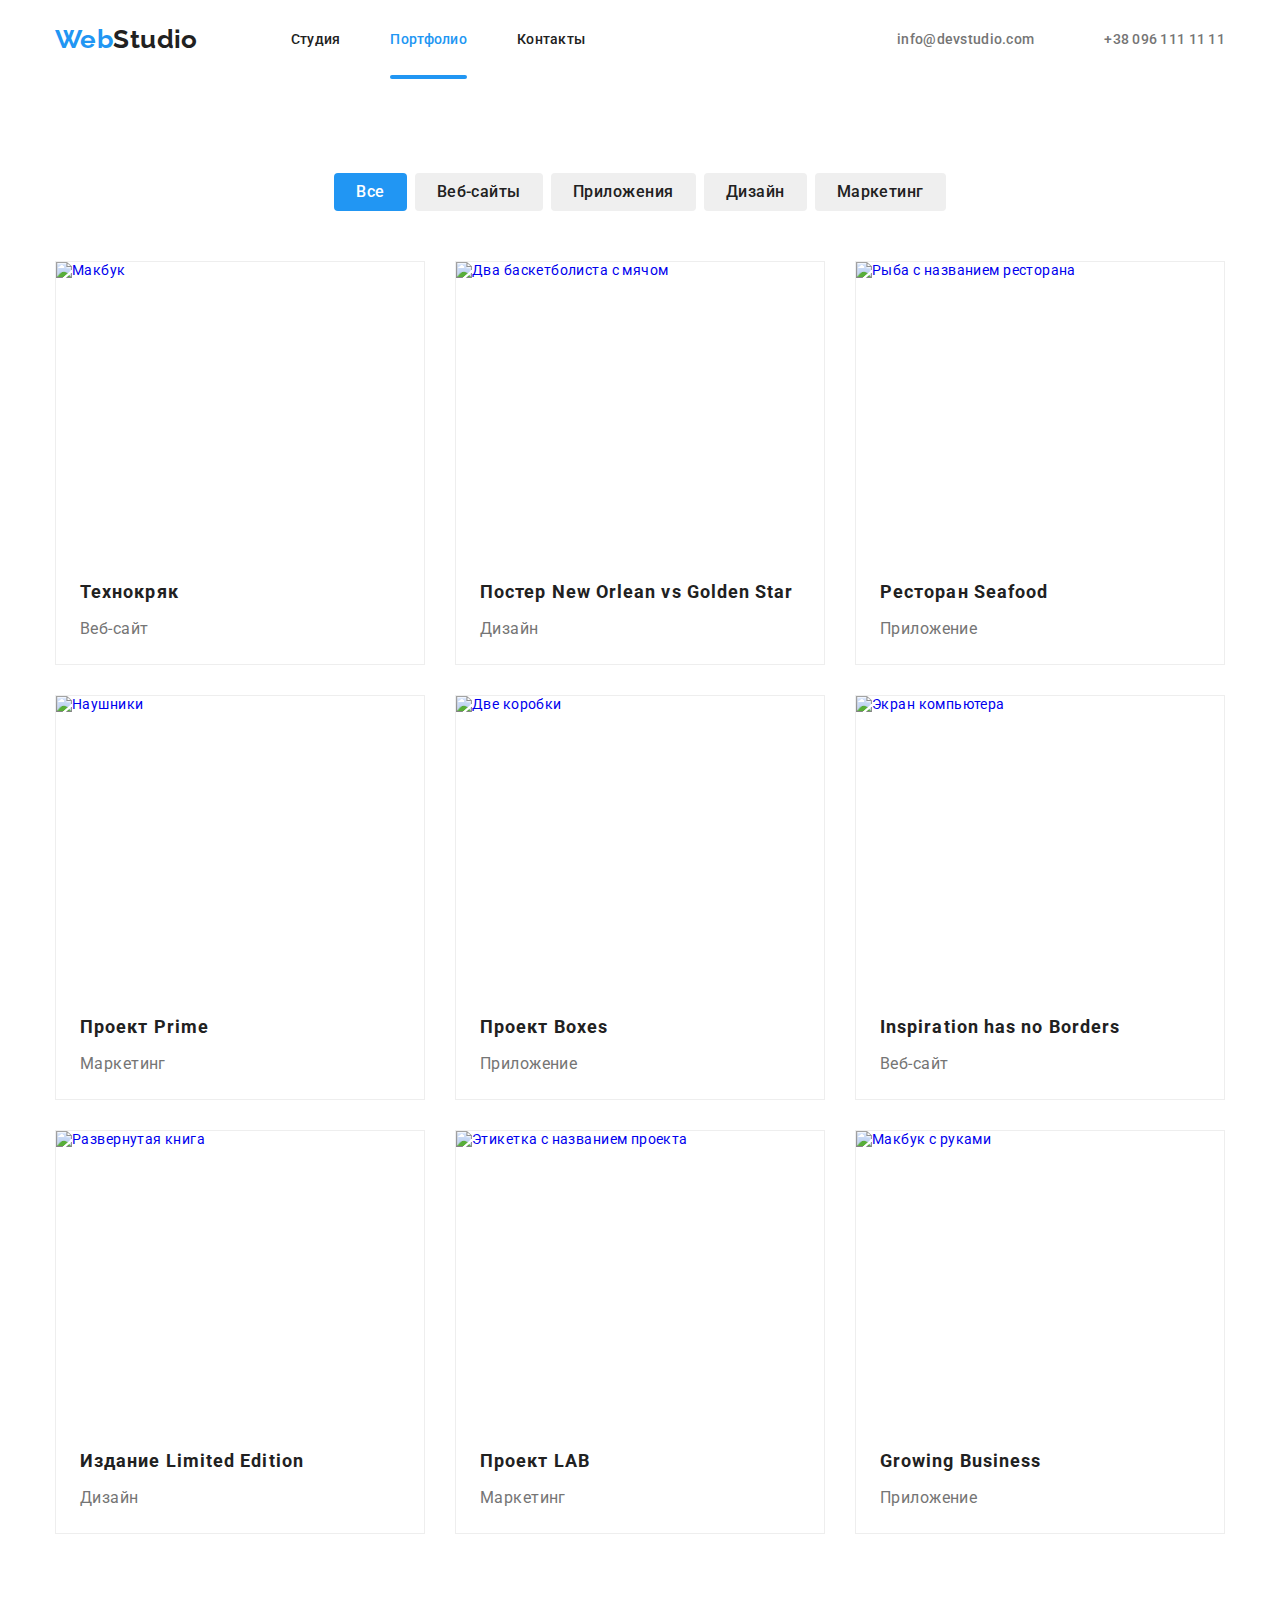
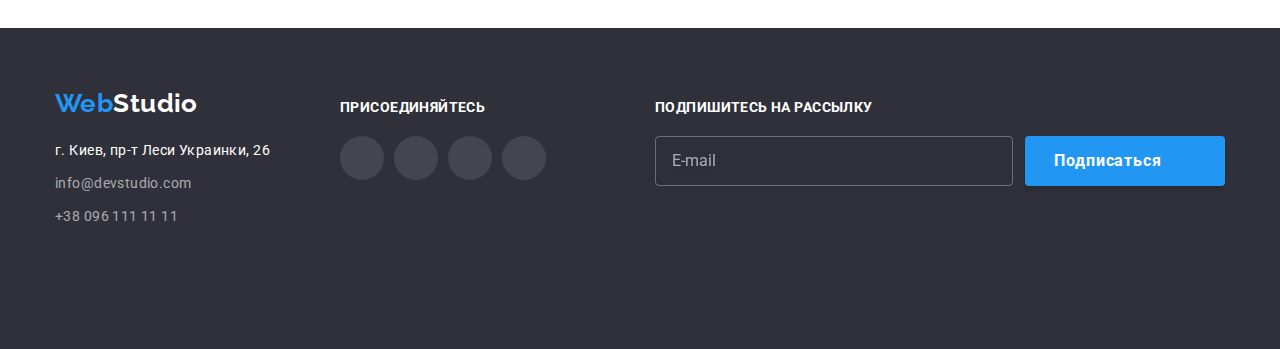
==== portfolio.html @ f01ba00c "creat form in footer" ====
<!DOCTYPE html>
<html lang="ru">

<head>
    <meta charset="UTF-8">
    <meta http-equiv="X-UA-Compatible" content="IE=edge">
    <meta name="viewport" content="width=device-width, initial-scale=1.0">
    <title>Домашняя работа №6</title>
    <link rel="preconnect" href="https://fonts.googleapis.com">
    <link rel="preconnect" href="https://fonts.gstatic.com" crossorigin>
    <link
        href="https://fonts.googleapis.com/css2?family=Raleway:wght@700&family=Roboto:wght@400;500;700;900&display=swap"
        rel="stylesheet">
    <link rel="stylesheet"
        href="https://cdnjs.cloudflare.com/ajax/libs/modern-normalize/1.1.0/modern-normalize.min.css">
    <link rel="stylesheet" href="./css/styles.css">

</head>
<body>
        <!--Header-->
<header class="header">
   <div class="container main-nav">
    <nav class="auth-nav">
        <a href="./index.html" class="logo"> <span class="title">Web</span>Studio
        </a>
        <ul class="site-nav">
            <li class="item"><a href="./index.html" class="link">Студия</a></li>
            <li class="item"><a href="./portfolio.html" class="link curent">Портфолио</a></li>
            <li class="item"><a href="" class="link">Контакты</a></li>
        </ul>
    </nav>
    <ul class="site-contacts">
        <li class="item">
            <a href="mailto:info@devstudio.com" class="link">
            <svg class="link-icon" width="16" height="12">
                <use href="./images/symbol-defs.svg#mail"></use>
            </svg>info@devstudio.com</a></li>
        <li class="item"><a href="tel:+380961111111" class="link">
            <svg class="link-icon" width="10" height="16">
            <use href="./images/symbol-defs.svg#phone"></use>
        </svg>+38 096 111 11 11</a></li>
    </ul>
   </div>  
</header>
<main>
<!--List job-->
<section class="section">
    <div class="container">
        <h1 class="visual-heading">Портфолио</h1>
    <ul class="job-button">
        <li class="item"><button class="button active" type="button">Все</button></li>
        <li class="item"><button class="button" type="button">Веб-сайты</button></li>
        <li class="item"><button class="button" type="button">Приложения</button></li>
        <li class="item"><button class="button" type="button">Дизайн</button></li>
        <li class="item"><button class="button" type="button">Маркетинг</button></li>
    </ul>
    <ul class="job">
        <li class="job-item">
            <a href="#" class="job-link"><div class="job-img"><img src="./images/portfolio1.jpg" width="370" height="294" alt="Макбук">
            <div class="job-overlay"><p class="text-hover">Ресурс предлагает комплексные предложения с разным уровнем функционала и сервисов. Все это позволит посетителю получить
            исчерпывающие сведения о компании или частном лице.</p></div></div>
            <h3 class="job-title">Технокряк</h3>
            <p class="job-text">Веб-сайт</p>
            </a>
        </li>
        <li class="job-item">
            <a href="#" class="job-link"><div class="job-img"><img src="./images/portfolio2.jpg" width="370" height="294" alt="Два баскетболиста с мячом">
            <div class="job-overlay"><p class="text-hover">Ресурс предлагает комплексные предложения с разным уровнем функционала и сервисов. Все это позволит посетителю получить
            исчерпывающие сведения о компании или частном лице.</p></div></div>
            <h3 class="job-title">Постер New Orlean vs Golden Star</h3>
            <p class="job-text">Дизайн</p>
            </a>
        </li>
        <li class="job-item">
            <a href="#" class="job-link"><div class="job-img"><img src="./images/portfolio3.jpg" width="370" height="294" alt="Рыба с названием ресторана">
            <div class="job-overlay"><p class="text-hover">Ресурс предлагает комплексные предложения с разным уровнем функционала и сервисов. Все это позволит посетителю получить
            исчерпывающие сведения о компании или частном лице.</p></div></div>
            <h3 class="job-title">Ресторан Seafood</h3>
            <p class="job-text">Приложение</p>
            </a>
        </li>
        <li class="job-item">
            <a href="#" class="job-link"><div class="job-img"><img src="./images/portfolio4.jpg" width="370" height="294" alt="Наушники">
            <div class="job-overlay"><p class="text-hover">Ресурс предлагает комплексные предложения с разным уровнем функционала и сервисов. Все это позволит посетителю получить
            исчерпывающие сведения о компании или частном лице.</p></div></div>
            <h3 class="job-title">Проект Prime</h3>
            <p class="job-text">Маркетинг</p>
            </a>
        </li>
        <li class="job-item">
            <a href="#" class="job-link"><div class="job-img"><img src="./images/portfolio5.jpg" width="370" height="294" alt="Две коробки">
            <div class="job-overlay"><p class="text-hover">Ресурс предлагает комплексные предложения с разным уровнем функционала и сервисов. Все это позволит посетителю получить
            исчерпывающие сведения о компании или частном лице.</p></div></div>
            <h3 class="job-title">Проект Boxes</h3>
            <p class="job-text">Приложение</p>
            </a>
        </li>
        <li class="job-item">
            <a href="#" class="job-link"><div class="job-img"><img src="./images/portfolio6.jpg" width="370" height="294" alt="Экран компьютера">
            <div class="job-overlay"><p class="text-hover">Ресурс предлагает комплексные предложения с разным уровнем функционала и сервисов. Все это позволит посетителю получить
            исчерпывающие сведения о компании или частном лице.</p></div></div>
            <h3 class="job-title">Inspiration has no Borders</h3>
            <p class="job-text">Веб-сайт</p>
            </a>
        </li>
        <li class="job-item">
            <a href="#" class="job-link"><div class="job-img"><img src="./images/portfolio7.jpg" width="370" height="294" alt="Развернутая книга">
            <div class="job-overlay"><p class="text-hover">Ресурс предлагает комплексные предложения с разным уровнем функционала и сервисов. Все это позволит посетителю получить
            исчерпывающие сведения о компании или частном лице.</p></div></div>
            <h3 class="job-title">Издание Limited Edition</h3>
            <p class="job-text">Дизайн</p>
            </a>
        </li>
        <li class="job-item">
            <a href="#" class="job-link"><div class="job-img"><img src="./images/portfolio8.jpg" width="370" height="294" alt="Этикетка с названием проекта">
            <div class="job-overlay"><p class="text-hover">Ресурс предлагает комплексные предложения с разным уровнем функционала и сервисов. Все это позволит посетителю получить
            исчерпывающие сведения о компании или частном лице.</p></div></div>
            <h3 class="job-title">Проект LAB</h3>
            <p class="job-text">Маркетинг</p>
            </a>
        </li>
        <li class="job-item">
            <a href="#" class="job-link"><div class="job-img"><img src="./images/portfolio9.jpg" width="370" height="294" alt="Макбук с руками">
            <div class="job-overlay"><p class="text-hover">Ресурс предлагает комплексные предложения с разным уровнем функционала и сервисов. Все это позволит посетителю получить
            исчерпывающие сведения о компании или частном лице.</p></div></div>
            <h3 class="job-title">Growing Business</h3>
            <p class="job-text">Приложение</p>
            </a>
        </li>
    </ul> 
    </div> 
</section>     
</main>
<!--Footer-->
<footer class="footer">
    <div class="container">
        <div class="information">
            <a href="./index.html" class="logo-footer"><span class="title">Web</span>Studio
            </a>
            <address class="footer-adress">
                <ul>
                    <li class="footer-item"><a href="https://goo.gl/maps/piqngm7oDQpEDh6u6" class="map" target="_blank"
                            rel="noopener nofollow noreferrer">г. Киев, пр-т Леси Украинки, 26</a></li>
                    <li class="footer-item"><a href="mailto:info@devstudio.com" class="link">info@devstudio.com</a></li>
                    <li class="footer-item"><a href="tel:+380961111111" class="link">+38 096 111 11 11</a></li>
                </ul>
            </address>
        </div>
        <div class="social">
            <h3 class="text">присоединяйтесь</h3>
            <ul class="soc">
                <li class="soc-list">
                    <a href="#" class="soc-link">
                        <svg width="20" height="20">
                            <use href="./images/symbol-defs.svg#instagram"></use>
                        </svg>
                    </a>
                </li>
                <li class="soc-list">
                    <a href="#" class="soc-link">
                        <svg width="20" height="20">
                            <use href="./images/symbol-defs.svg#twitter"></use>
                        </svg>
                    </a>
                </li>
                <li class="soc-list">
                    <a href="#" class="soc-link">
                        <svg width="20" height="20">
                            <use href="./images/symbol-defs.svg#facebook"></use>
                        </svg>
                    </a>
                </li>
                <li class="soc-list">
                    <a href="#" class="soc-link">
                        <svg width="20" height="20">
                            <use href="./images/symbol-defs.svg#linkedIn"></use>
                        </svg>
                    </a>
                </li>
            </ul>
        </div>
        <div class="footer-form">
            <form class="form-footer">
                <div class="form-field">
                    <label for="mail" class="text">Подпишитесь на рассылку</label>
                    <input type="email" name="mail" id="mail" placeholder="E-mail">
                </div>
                <button type="submit" class="hero-button">Подписаться<svg class="button-icon" width="24" height="24">
                        <use href="./images/symbol-defs.svg#icon-send"></use>
                    </svg>
                </button>
            </form>
        </div>
    </div>
</footer>
</body>
</html>
---- css/styles.css ----
/* основной цвет текста #212121 */
/* вторичный цвет текста #757575 */
/* основной цвет фона #FFFFFF*/
/* вторичный цвет фона #F5F4FA */
/* акцент #2196F3 */
/* цвет иконок #AFB1B8 */

:root {
    --primary-text-color: #212121;
    --title-text-color: #757575;
    --accent-color: #2196F3;
    --primary-white-color: #FFFFFF;
    --background-grey-color: #F5F4FA;
    --background-spaygrey-color: #2F303A;
    --icon-grey-color: #AFB1B8;
}

body {
    margin: 0;

    color: var(--primary-text-color);
    background-color: var(--primary-white-color);

    font-family: 'Roboto', sans-serif;
    font-size: 14px;
    letter-spacing: 0.03em;
}

ul {
    list-style: none;
    margin: 0;
    padding: 0;
    border: none;
}

.section {
    padding-top: 94px;
    padding-bottom: 94px;
}

img {
    display: block;
    max-width: 100%;
    height: auto;
}

/* Header */

.header {
    padding: 24px 0px;
}

/* Container */

.container {
    width: 1200px;
    padding-left: 15px;
    padding-right: 15px;
    margin-left: auto;
    margin-right: auto;
}

.main-nav {
    display: flex;
    align-items: center;
}

/* Logo */

.logo {
    margin-right: 93px;

    color: var(--primary-text-color);

    font-family: 'Raleway', sans-serif;
    font-weight: 700;
    font-size: 26px;
    line-height: 1.19;
    text-decoration: none;
}

.logo .title { 
    color: var(--accent-color);
}

.auth-nav {
    display: flex;
    align-items: center;
}

/* Navigation */
.site-nav {
    display: flex;
}

.site-nav .item:not(:last-child) {
    margin-right: 50px;
}

.site-nav .link {
    display: block;
    position: relative;
    /* padding-top: 32px;
    padding-bottom: 32px; */

    color: var(--primary-text-color);

    font-weight: 500;
    line-height: 1.1;
    letter-spacing: 0.02em;
    text-decoration: none;
    transition: all 0.2s ease-out;
}

.site-nav .link:hover,
.site-nav .link:focus {
    color: var(--accent-color);
}

.link.curent {
    color: var(--accent-color);
}

.link.curent::after {
    position: absolute;
    content: '';
    bottom: 0;
    left: 0;

    width: 100%;
    height: 4px;

    background-color: var(--accent-color);
    border-radius: 2px;
    transform: translateY(calc(24px + 8px));
}




/* Contacts */

.site-contacts {
    display: flex;
    margin-left: auto;
}

.site-contacts .item:not(:last-child) {
    margin-right: 50px;
}

.site-contacts .link {
    padding-top: 32px;
    padding-bottom: 32px;

    color: var(--title-text-color);

    font-weight: 500;
    line-height: 1.1;
    letter-spacing: 0.02em;
    text-decoration: none;
    transition: all 0.2s ease-out;
}

.site-contacts .link:hover,
.site-contacts .link:focus {
    color: var(--accent-color);
}

.link-icon {
    margin-right: 10px;
    vertical-align: middle;

    fill: currentColor;
    transition: all 0.2s ease-out;
}

/* Hero */

.section-hero {
    margin-left: auto;
    margin-right: auto;
    max-width: 1920px;
    max-height: 600px;

    background-image: linear-gradient(
        rgba(47, 48, 58, 0.4),
        rgba(47, 48, 58, 0.4)
    ),
    url("../images/hero.jpg");
    background-color: #C4C4C4;

    background-repeat: no-repeat;
    background-position: center;
    background-size: cover;
}

.hero {
    width: 693px;
    padding-top: 200px;
    padding-bottom: 200px;

    text-align: center;
}

.hero-title {
    margin-top: 0;
    margin-bottom: 30px;
    margin-left: auto;
    margin-right: auto;

    color: var(--primary-white-color);

    font-weight: 900;
    font-size: 44px;
    line-height: 1.36;
    letter-spacing: 0.06em;
    text-transform: uppercase;  
}

.hero-button {
    height: 50px;
    width: 200px;
    
    color: var(--primary-white-color);
    fill: var(--primary-white-color);
    background-color: var(--accent-color);
    font-weight: 700;
    font-size: 16px;
    line-height: 1.88;
    letter-spacing: 0.06em;
    box-shadow: 0px 4px 4px rgba(0, 0, 0, 0.15);
    border-radius: 4px;
    border: 0;
    cursor:pointer;
    transition: all 0.2s ease-out;
}

.hero-button:hover,
.hero-button:focus {
    background-color: #188CE8;
    border-radius: 4px;
}

.button.active {
    color: var(--primary-white-color);
    background-color: var(--accent-color);    
}

/* Modal window */

.backdrop {
    position: fixed;
    top: 0;
    left: 0;

    width: 100%;
    height: 100%;

    background-color: rgba(0, 0, 0, 0.2);

    opacity: 1;
    transition: opacity 250ms cubic-bezier(0.4, 0, 0.2, 1);
}

.backdrop.is-hidden {
    opacity: 0;
    pointer-events: none;
}

.backdrop.is-hidden .modal{
    transform: translate(-50%, -50%) scale(0.9);
}

.modal {
    position: absolute;
    top: 50%;
    left: 50%;

    width: 528px;
    min-height: 581px;

    background-color: var(--primary-white-color);
    box-shadow: 0px 1px 3px rgba(0, 0, 0, 0.12),
    0px 1px 1px rgba(0, 0, 0, 0.14),
    0px 2px 1px rgba(0, 0, 0, 0.2);
    border-radius: 4px;

    transform: translate(-50%, -50%) scale(1);
    transition: transform 250ms cubic-bezier(0.4, 0, 0.2, 1);
}

.button-close {
    display: flex;
    position: absolute;
    padding: 0;
    width: 30px;
    height: 30px;


    margin-top: 8px; 
    margin-right: 8px;
    align-items: center;
    justify-content: center;

    background-color: inherit;
    border: 1px solid rgba(0, 0, 0, 0.1);
    border-radius: 50%;
    cursor: pointer;
    
    right: 0;
}

.modal-icon {
    width: 11px;
    height: 11px;
}

/* Peculiarities */

.visual-heading {
    position: absolute;
    width: 1px;
    height: 1px;
    margin: -1px;
    border: 0;
    padding: 0;
    white-space: nowrap;
    clip-path: inset(100%);
    clip: rect(0 0 0 0);
    overflow: hidden;
}

.peculiarities {
    display: flex;
}

.peculiarit {
    padding-bottom: 47px;
}

.peculiarities .item {
    width: 270px;
    justify-content: center;
    align-items: center;
}

.peculiarities .item:not(:last-child) {
    margin-right: 30px;
}

.item-icon {
    display: flex;
    width: 270px;
    height: 120px;
    align-items: center;
    justify-content: center;
    margin-bottom: 30px;
    border-radius: 4px;
    background-color: var(--background-grey-color);
}

.peculiarities-title {
    margin-top: 0;
    margin-bottom: 10px;

    color: var(--primary-text-color);

    font-size: 14px;
    line-height: 1.1;
    text-transform: uppercase;
}

.peculiarities-text {
    margin-top: 0;
    margin-bottom: 0;

    color: var(--title-text-color);

    line-height: 1.71;
}

/* Work */

.work {
    display: flex;
}

.work-padding {
    padding-top: 47px;
}

.section-title {
    margin-top: 0;
    margin-bottom: 50px;

    font-size: 36px;
    line-height: 1.17;
    text-align: center;   
}

.work-link:not(:last-child) {
    margin-right: 30px;
}

.work-action {
    position: relative;
}

.work-action::before {
    position: absolute;
    content: '';
    width: 370px;
    height: 70px;
    bottom: 0;
    left: 0;

    background-color: 
    rgba(47, 48, 58, 0.8);
}

.work-text {
    position: absolute;
    width: 205px;
    height: 16px;
    left: 50%;
    top: 251px;
    transform: translate(-50%, 0);

    margin: 0;
    padding: 0;

    font-weight: 700;
    line-height: 1.14;
    text-transform: uppercase;

    color: var(--primary-white-color);
}

/* Team */

.section.team {
    background-color: var(--background-grey-color);
}

.team-list {
    display: flex;
}

.team-roster {
    width: 270px;

    background-color: var(--primary-white-color);
    box-shadow:
        0px 1px 3px rgba(0, 0, 0, 0.12),
        0px 1px 1px rgba(0, 0, 0, 0.14),
        0px 2px 1px rgba(0, 0, 0, 0.2);

    text-align: center;
}

.team-roster:not(:last-child) {
    margin-right: 30px;
}

.team-link {
    display: inline-flex;
    text-decoration: none;
    width: 44px;
    height: 44px;
    align-items: center;
    justify-content: center;
    margin-bottom: 30px;

    fill: var(--icon-grey-color);
    transition: all 0.2s ease-out;
    border-radius: 50%;
}


.team-link:not(:last-child) {
    margin-right: 10px;
}

.team-link:hover,
.team-link:focus {
    background-color: var(--accent-color);
    fill: var(--primary-white-color);
    border-radius: 50%;
    border: 0;
}

.team-name {
    padding-top: 30px;
    padding-bottom: 10px;
    margin-top: 0px;
    margin-bottom: 0px;

    color: var(--primary-text-color);

    font-weight: 500;
    font-size: 16px;
    line-height: 1.19;
}

.team-job {
    padding-bottom: 30px;
    margin-top: 0;
    margin-bottom: 0;

    color: var(--title-text-color);

    font-size: 16px;
    line-height: 1.19;
}

/* Clients*/

.clients {
    display: flex;
    margin: 0;
    padding: 0;
    border: none;
}

.clients-list {
    width: 170px;
    height: 92px;
    border: 0;
}

.clients-link {
    display: flex;
    text-decoration: none;
    width: 100%;
    height: 100%;
    align-items: center;
    justify-content: center;
    border: 1px solid var(--icon-grey-color);
    border-radius: 4px;

    fill: var(--icon-grey-color);
    transition: all 0.2s ease-out;
}

.clients-list:not(:last-child) {
    margin-right: 30px;
}

.clients-link:hover,
.clients-link:focus {
    fill: var(--accent-color);
    border: 1px solid var(--accent-color);

}


/* Footer */

.footer {
    padding-top: 60px;
    padding-bottom: 60px;
    padding-left: 0;
    padding-right: 0;

    background-color: var(--background-spaygrey-color);
}

.footer .container {
    display: flex;
    align-items: baseline;
}

.logo-footer {
    display: inline-block;
    margin-bottom: 20px;

    color: var(--primary-white-color);

    font-family: 'Raleway', sans-serif;
    font-weight: 700;
    font-size: 26px;
    line-height: 1.19;
    text-decoration: none;
}

.logo-footer .title {
    color: var(--accent-color);

}

.footer-adress {
    margin-bottom: 60px;
}

.footer-adress .map {
    display: block;
    margin-bottom: 9px;

    color: var(--primary-white-color);

    font-style: normal;
    line-height: 1.71;
    text-decoration: none;
}

.footer-adress .link {
    display: block;

    color: rgba(255, 255, 255, 0.6);

    font-style: normal;
    line-height: 1.71;
    text-decoration: none;
    transition: all 0.2s ease-out;
}

.footer-adress .link:hover,
.footer-adress .link:focus {
    color: var(--accent-color);
}

.footer-item:not(:last-child) {
    margin-bottom: 9px;
}

.text {
    margin-top: 0;
    margin-bottom: 20px;
    margin-left: 0;
    margin-right: 0;

    color: var(--primary-white-color);

    font-weight: 700;
    font-size: 14px;
    line-height: 1.14;
    letter-spacing: 0.03em;
    text-transform: uppercase;
}

.social {
    display: flex;
    flex-direction: column;
    margin-left: 70px;
}

.soc {
    display: flex;
}

.soc-link {
    display: flex;
    text-decoration: none;
    width: 44px;
    height: 44px;

    align-items: center;
    justify-content: center;

    fill: var(--primary-white-color);
    background-color: rgba(255, 255, 255, 0.1);
    border-radius: 50%;
    transition: all 0.2s ease-out;
}


.soc-list:not(:last-child) {
    margin-right: 10px;
}

.soc-link:hover,
.soc-link:focus {
    background-color: var(--accent-color);
    fill: var(--primary-white-color);
    border-radius: 50%;
}

.footer-form {
    display: flex;
    margin-left: auto;
}

.form-footer {
    display: flex;
    align-items:flex-end;
}

.form-field {
    display: flex;
    flex-direction: column;
    margin-right: 12px;
}

.form-field input {
    width: 358px;
    height: 50px;
    padding: 15px 16px;
    color: var(--primary-white-color);
    background-color: inherit;
    border: 1px solid rgba(255, 255, 255, 0.3);
    filter: drop-shadow(0px 4px 4px rgba(0, 0, 0, 0.15));
    border-radius: 4px;
}

.form-field input::placeholder {
   font-size: 16px;
    line-height: 1.25;
    color: rgba(255, 255, 255, 0.6);
}

.button-icon {
    vertical-align: middle;
    margin-left: 10px;
}

/* styles portfolio */
/* job */

.job-button {
    display: flex;
    justify-content: center;
    margin-bottom: 50px;
}

.job-button .item:not(:last-child) {
    margin-right: 8px;
}

.button {
    color: var(--primary-text-color);

    font-family: inherit;
    font-weight: 500;
    font-size: 16px;
    line-height: 1.62;
    letter-spacing: 0.03em;
    transition: all 0.2s ease-out;
}


.button:hover,
.button:focus {
    color: var(--primary-white-color);
    background-color: var(--accent-color);
    box-shadow: 0px 3px 1px rgba(0, 0, 0, 0.1), 
                0px 1px 2px rgba(0, 0, 0, 0.08),
                0px 2px 2px rgba(0, 0, 0, 0.12);
}

.button.active,
.button {
    display: inline-block;
    padding: 6px 22px;
    border-radius: 4px;
    text-align: center;
    border: 0;
}

.job {
    display: flex;
    flex-wrap: wrap;   
}

.job-item {
    width: 370px;
    margin-right: 30px;
    margin-bottom: 30px;

    border: 1px solid #EEEEEE;
}

.job-item:nth-child(3n) {
    margin-right: 0;
}

.job-item:nth-last-child(-n + 3) {
    margin-bottom: 0;
}

.job-link:hover .text-hover,
.job-link:focus .text-hover {
    opacity: 1;
}

.job-link:hover .job-overlay,
.job-link:focus .job-overlay {
    opacity: 1;
    transform: translateY(0);
}

.job-img {
    position: relative;
    overflow: hidden;
}

.job-overlay {
    position: absolute;
    width: 100%;
    height: 100%;
    top: 0;
    left: 0;

    background-color: rgba(33, 150, 243, 0.9);

    transform: translateY(101%);
    transition: transform 250ms cubic-bezier(0.4, 0, 0.2, 1);
}

.text-hover {
    position: absolute;
    width: 322px;
    height: 168px;
    top: 50%;
    left: 50%;
    transform: translate(-50%,-50%);

    margin: 0;
    padding: 0;

    font-size: 18px;
    line-height: 1.56;

    color: var(--primary-white-color);
}

.job-link {
    display: block;

    text-decoration: none;
    transition: all 0.2s ease-out;
}

.job-link:hover,
.job-link:focus {
    box-shadow: 0px 1px 1px rgba(0, 0, 0, 0.12), 
                0px 4px 4px rgba(0, 0, 0, 0.06), 
                1px 4px 6px rgba(0, 0, 0, 0.16);
}

.job-title {
    margin-top: 0;
    margin-bottom: 0;
    padding-top: 20px;
    padding-bottom: 4px;
    padding-left: 24px;

    color: var(--primary-text-color);

    font-size: 18px;
    line-height: 2;
    letter-spacing: 0.06em;   
}

.job-text {
    margin-top: 0;
    margin-bottom: 0;
    padding-bottom: 20px;
    padding-left: 24px;

    color: var(--title-text-color);

    font-size: 16px;
    line-height: 1.88;   
}
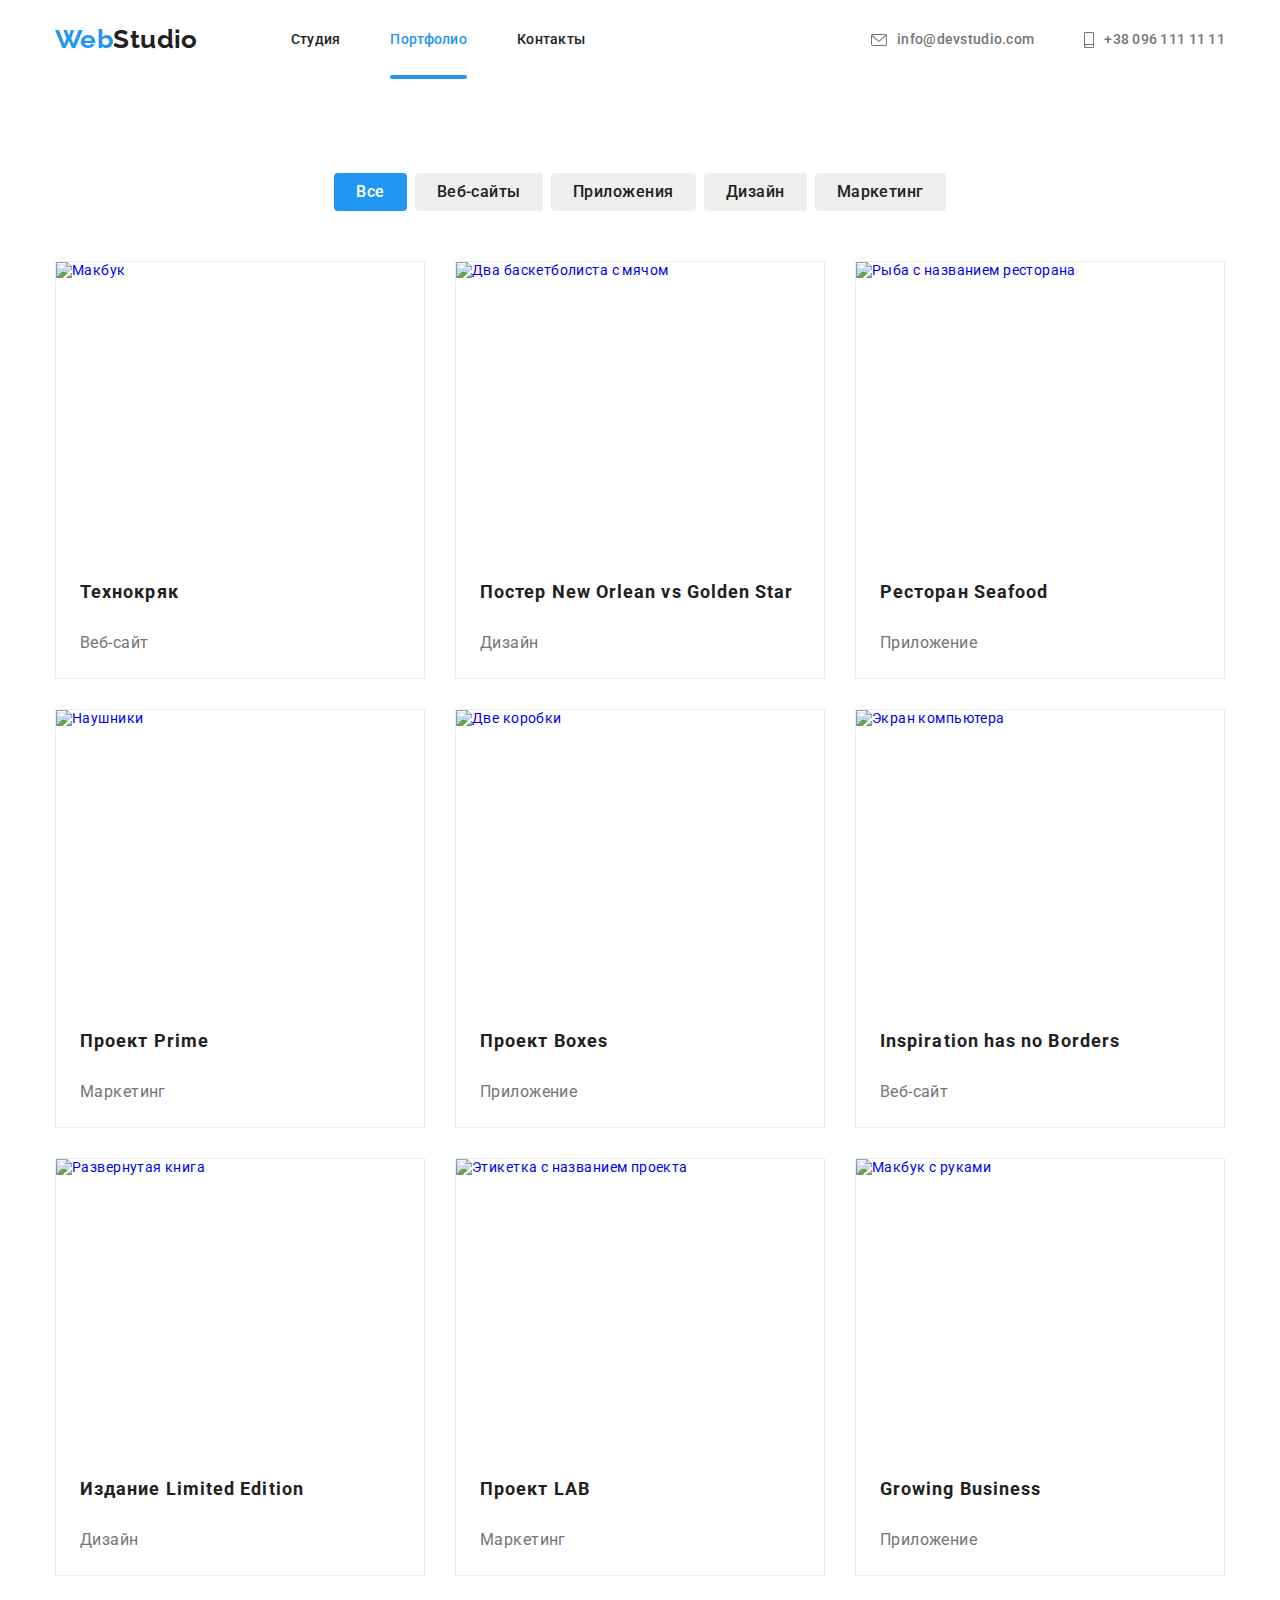
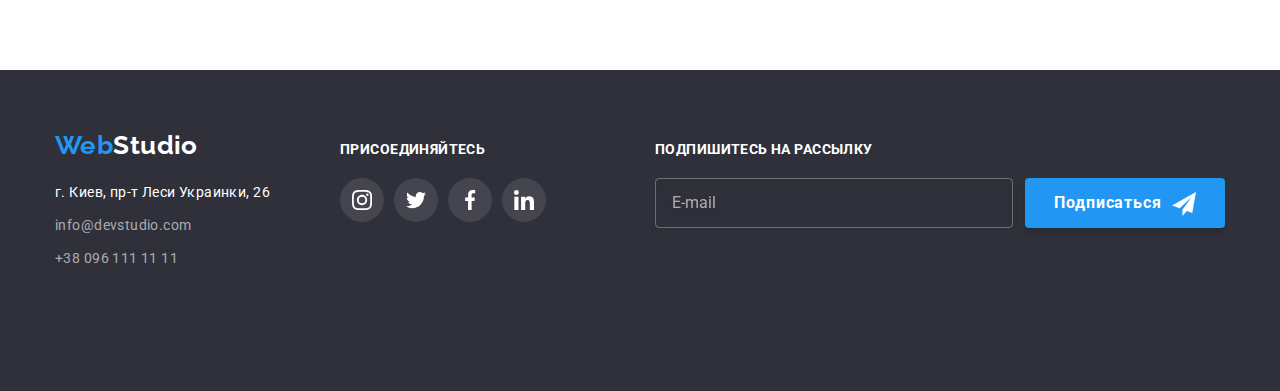
==== commit b930c9d9: "create form in modal window" ====
--- a/portfolio.html
+++ b/portfolio.html
@@ -48,11 +48,11 @@
     <div class="container">
         <h1 class="visual-heading">Портфолио</h1>
     <ul class="job-button">
-        <li class="item"><button class="button active" type="button">Все</button></li>
-        <li class="item"><button class="button" type="button">Веб-сайты</button></li>
-        <li class="item"><button class="button" type="button">Приложения</button></li>
-        <li class="item"><button class="button" type="button">Дизайн</button></li>
-        <li class="item"><button class="button" type="button">Маркетинг</button></li>
+        <li class="item-button"><button class="button active" type="button">Все</button></li>
+        <li class="item-button"><button class="button" type="button">Веб-сайты</button></li>
+        <li class="item-button"><button class="button" type="button">Приложения</button></li>
+        <li class="item-button"><button class="button" type="button">Дизайн</button></li>
+        <li class="item-button"><button class="button" type="button">Маркетинг</button></li>
     </ul>
     <ul class="job">
         <li class="job-item">
@@ -183,9 +183,9 @@
             <form class="form-footer">
                 <div class="form-field">
                     <label for="mail" class="text">Подпишитесь на рассылку</label>
-                    <input type="email" name="mail" id="mail" placeholder="E-mail">
+                    <input type="email" class="form-input" name="mail" id="mail" placeholder="E-mail">
                 </div>
-                <button type="submit" class="hero-button">Подписаться<svg class="button-icon" width="24" height="24">
+                <button type="submit" class="modal-button">Подписаться<svg class="button-icon" width="24" height="24">
                         <use href="./images/symbol-defs.svg#icon-send"></use>
                     </svg>
                 </button>
--- a/css/styles.css
+++ b/css/styles.css
@@ -6,861 +6,973 @@
 /* цвет иконок #AFB1B8 */
 
 :root {
-    --primary-text-color: #212121;
-    --title-text-color: #757575;
-    --accent-color: #2196F3;
-    --primary-white-color: #FFFFFF;
-    --background-grey-color: #F5F4FA;
-    --background-spaygrey-color: #2F303A;
-    --icon-grey-color: #AFB1B8;
+  --primary-text-color: #212121;
+  --title-text-color: #757575;
+  --accent-color: #2196f3;
+  --primary-white-color: #ffffff;
+  --background-grey-color: #f5f4fa;
+  --background-spaygrey-color: #2f303a;
+  --icon-grey-color: #afb1b8;
 }
 
 body {
-    margin: 0;
-
-    color: var(--primary-text-color);
-    background-color: var(--primary-white-color);
-
-    font-family: 'Roboto', sans-serif;
-    font-size: 14px;
-    letter-spacing: 0.03em;
+  margin: 0;
+
+  color: var(--primary-text-color);
+  background-color: var(--primary-white-color);
+
+  font-family: "Roboto", sans-serif;
+  font-size: 14px;
+  letter-spacing: 0.03em;
 }
 
 ul {
-    list-style: none;
-    margin: 0;
-    padding: 0;
-    border: none;
+  list-style: none;
+  margin: 0;
+  padding: 0;
+  border: none;
 }
 
 .section {
-    padding-top: 94px;
-    padding-bottom: 94px;
+  padding-top: 94px;
+  padding-bottom: 94px;
 }
 
 img {
-    display: block;
-    max-width: 100%;
-    height: auto;
+  display: block;
+  max-width: 100%;
+  height: auto;
 }
 
 /* Header */
 
 .header {
-    padding: 24px 0px;
+  padding: 24px 0px;
 }
 
 /* Container */
 
 .container {
-    width: 1200px;
-    padding-left: 15px;
-    padding-right: 15px;
-    margin-left: auto;
-    margin-right: auto;
+  width: 1200px;
+  padding-left: 15px;
+  padding-right: 15px;
+  margin-left: auto;
+  margin-right: auto;
 }
 
 .main-nav {
-    display: flex;
-    align-items: center;
+  display: flex;
+  align-items: center;
 }
 
 /* Logo */
 
 .logo {
-    margin-right: 93px;
-
-    color: var(--primary-text-color);
-
-    font-family: 'Raleway', sans-serif;
-    font-weight: 700;
-    font-size: 26px;
-    line-height: 1.19;
-    text-decoration: none;
-}
-
-.logo .title { 
-    color: var(--accent-color);
+  margin-right: 93px;
+
+  color: var(--primary-text-color);
+
+  font-family: "Raleway", sans-serif;
+  font-weight: 700;
+  font-size: 26px;
+  line-height: 1.19;
+  text-decoration: none;
+}
+
+.logo .title {
+  color: var(--accent-color);
 }
 
 .auth-nav {
-    display: flex;
-    align-items: center;
+  display: flex;
+  align-items: center;
 }
 
 /* Navigation */
 .site-nav {
-    display: flex;
-}
-
-.site-nav .item:not(:last-child) {
-    margin-right: 50px;
+  display: flex;
+  column-gap: 50px;
 }
 
 .site-nav .link {
-    display: block;
-    position: relative;
-    /* padding-top: 32px;
-    padding-bottom: 32px; */
-
-    color: var(--primary-text-color);
-
-    font-weight: 500;
-    line-height: 1.1;
-    letter-spacing: 0.02em;
-    text-decoration: none;
-    transition: all 0.2s ease-out;
+  display: block;
+  position: relative;
+
+  color: var(--primary-text-color);
+
+  font-weight: 500;
+  line-height: 1.1;
+  letter-spacing: 0.02em;
+  text-decoration: none;
+  transition: all 0.2s ease-out;
 }
 
 .site-nav .link:hover,
 .site-nav .link:focus {
-    color: var(--accent-color);
+  color: var(--accent-color);
 }
 
 .link.curent {
-    color: var(--accent-color);
+  color: var(--accent-color);
 }
 
 .link.curent::after {
-    position: absolute;
-    content: '';
-    bottom: 0;
-    left: 0;
-
-    width: 100%;
-    height: 4px;
-
-    background-color: var(--accent-color);
-    border-radius: 2px;
-    transform: translateY(calc(24px + 8px));
-}
-
-
-
+  position: absolute;
+  content: "";
+  bottom: 0;
+  left: 0;
+
+  width: 100%;
+  height: 4px;
+
+  background-color: var(--accent-color);
+  border-radius: 2px;
+  transform: translateY(calc(24px + 8px));
+}
 
 /* Contacts */
 
 .site-contacts {
-    display: flex;
-    margin-left: auto;
+  display: flex;
+  margin-left: auto;
 }
 
 .site-contacts .item:not(:last-child) {
-    margin-right: 50px;
+  margin-right: 50px;
 }
 
 .site-contacts .link {
-    padding-top: 32px;
-    padding-bottom: 32px;
-
-    color: var(--title-text-color);
-
-    font-weight: 500;
-    line-height: 1.1;
-    letter-spacing: 0.02em;
-    text-decoration: none;
-    transition: all 0.2s ease-out;
+  padding-top: 32px;
+  padding-bottom: 32px;
+
+  color: var(--title-text-color);
+
+  font-weight: 500;
+  line-height: 1.1;
+  letter-spacing: 0.02em;
+  text-decoration: none;
+  transition: all 0.2s ease-out;
 }
 
 .site-contacts .link:hover,
 .site-contacts .link:focus {
-    color: var(--accent-color);
+  color: var(--accent-color);
 }
 
 .link-icon {
-    margin-right: 10px;
-    vertical-align: middle;
-
-    fill: currentColor;
-    transition: all 0.2s ease-out;
+  margin-right: 10px;
+  vertical-align: middle;
+
+  fill: currentColor;
+  transition: all 0.2s ease-out;
 }
 
 /* Hero */
 
 .section-hero {
-    margin-left: auto;
-    margin-right: auto;
-    max-width: 1920px;
-    max-height: 600px;
-
-    background-image: linear-gradient(
-        rgba(47, 48, 58, 0.4),
-        rgba(47, 48, 58, 0.4)
+  margin-left: auto;
+  margin-right: auto;
+  max-width: 1920px;
+  max-height: 600px;
+
+  background-image: linear-gradient(
+      rgba(47, 48, 58, 0.4),
+      rgba(47, 48, 58, 0.4)
     ),
     url("../images/hero.jpg");
-    background-color: #C4C4C4;
-
-    background-repeat: no-repeat;
-    background-position: center;
-    background-size: cover;
+  background-color: #c4c4c4;
+
+  background-repeat: no-repeat;
+  background-position: center;
+  background-size: cover;
 }
 
 .hero {
-    width: 693px;
-    padding-top: 200px;
-    padding-bottom: 200px;
-
-    text-align: center;
+  width: 693px;
+  padding-top: 200px;
+  padding-bottom: 200px;
+
+  text-align: center;
 }
 
 .hero-title {
-    margin-top: 0;
-    margin-bottom: 30px;
-    margin-left: auto;
-    margin-right: auto;
-
-    color: var(--primary-white-color);
-
-    font-weight: 900;
-    font-size: 44px;
-    line-height: 1.36;
-    letter-spacing: 0.06em;
-    text-transform: uppercase;  
-}
-
-.hero-button {
-    height: 50px;
-    width: 200px;
-    
-    color: var(--primary-white-color);
-    fill: var(--primary-white-color);
-    background-color: var(--accent-color);
-    font-weight: 700;
-    font-size: 16px;
-    line-height: 1.88;
-    letter-spacing: 0.06em;
-    box-shadow: 0px 4px 4px rgba(0, 0, 0, 0.15);
-    border-radius: 4px;
-    border: 0;
-    cursor:pointer;
-    transition: all 0.2s ease-out;
-}
-
-.hero-button:hover,
-.hero-button:focus {
-    background-color: #188CE8;
-    border-radius: 4px;
+  margin-top: 0;
+  margin-bottom: 30px;
+  margin-left: auto;
+  margin-right: auto;
+
+  color: var(--primary-white-color);
+
+  font-weight: 900;
+  font-size: 44px;
+  line-height: 1.36;
+  letter-spacing: 0.06em;
+  text-transform: uppercase;
+}
+
+.modal-button {
+  min-height: 50px;
+  min-width: 200px;
+
+  padding: 10px 15px;
+
+  color: var(--primary-white-color);
+  fill: var(--primary-white-color);
+  background-color: var(--accent-color);
+  font-weight: 700;
+  font-size: 16px;
+  line-height: 1.88;
+  letter-spacing: 0.06em;
+  box-shadow: 0px 4px 4px rgba(0, 0, 0, 0.15);
+  border-radius: 4px;
+  border: 0;
+  cursor: pointer;
+  transition: all 0.2s ease-out;
+}
+
+.modal-button:hover,
+.modal-button:focus {
+  background-color: #188ce8;
+  border-radius: 4px;
 }
 
 .button.active {
-    color: var(--primary-white-color);
-    background-color: var(--accent-color);    
+  color: var(--primary-white-color);
+  background-color: var(--accent-color);
 }
 
 /* Modal window */
 
 .backdrop {
-    position: fixed;
-    top: 0;
-    left: 0;
-
-    width: 100%;
-    height: 100%;
-
-    background-color: rgba(0, 0, 0, 0.2);
-
-    opacity: 1;
-    transition: opacity 250ms cubic-bezier(0.4, 0, 0.2, 1);
+  position: fixed;
+  top: 0;
+  left: 0;
+
+  width: 100%;
+  height: 100%;
+
+  background-color: rgba(0, 0, 0, 0.2);
+
+  opacity: 1;
+  transition: opacity 250ms cubic-bezier(0.4, 0, 0.2, 1);
 }
 
 .backdrop.is-hidden {
-    opacity: 0;
-    pointer-events: none;
-}
-
-.backdrop.is-hidden .modal{
-    transform: translate(-50%, -50%) scale(0.9);
+  opacity: 0;
+  pointer-events: none;
+}
+
+.backdrop.is-hidden .modal {
+  transform: translate(-50%, -50%) scale(0.9);
 }
 
 .modal {
-    position: absolute;
-    top: 50%;
-    left: 50%;
-
-    width: 528px;
-    min-height: 581px;
-
-    background-color: var(--primary-white-color);
-    box-shadow: 0px 1px 3px rgba(0, 0, 0, 0.12),
-    0px 1px 1px rgba(0, 0, 0, 0.14),
+  position: absolute;
+  top: 50%;
+  left: 50%;
+
+  width: 528px;
+  min-height: 581px;
+
+  background-color: var(--primary-white-color);
+  box-shadow: 0px 1px 3px rgba(0, 0, 0, 0.12), 0px 1px 1px rgba(0, 0, 0, 0.14),
     0px 2px 1px rgba(0, 0, 0, 0.2);
-    border-radius: 4px;
-
-    transform: translate(-50%, -50%) scale(1);
-    transition: transform 250ms cubic-bezier(0.4, 0, 0.2, 1);
+  border-radius: 4px;
+
+  transform: translate(-50%, -50%) scale(1);
+  transition: transform 250ms cubic-bezier(0.4, 0, 0.2, 1);
+  text-align: center;
 }
 
 .button-close {
-    display: flex;
-    position: absolute;
-    padding: 0;
-    width: 30px;
-    height: 30px;
-
-
-    margin-top: 8px; 
-    margin-right: 8px;
-    align-items: center;
-    justify-content: center;
-
-    background-color: inherit;
-    border: 1px solid rgba(0, 0, 0, 0.1);
-    border-radius: 50%;
-    cursor: pointer;
-    
-    right: 0;
+  display: flex;
+  position: absolute;
+  padding: 0;
+  width: 30px;
+  height: 30px;
+
+  margin-top: 8px;
+  margin-right: 8px;
+  align-items: center;
+  justify-content: center;
+
+  background-color: inherit;
+  border: 1px solid rgba(0, 0, 0, 0.1);
+  border-radius: 50%;
+  cursor: pointer;
+
+  right: 0;
 }
 
 .modal-icon {
-    width: 11px;
-    height: 11px;
+  width: 11px;
+  height: 11px;
+}
+
+.title-modal {
+  margin-top: 40px;
+  margin-bottom: 12px;
+  font-size: 20px;
+  line-height: 1.15;
+
+  color: var(--primary-text-color);
+}
+
+.form-modal {
+  display: flex;
+  flex-direction: column;
+  position: relative;
+  width: 450px;
+  margin-left: auto;
+  margin-right: auto;
+  margin-bottom: 10px;
+}
+
+.modal-label {
+  margin-bottom: 4px;
+  font-style: normal;
+  font-weight: 400;
+  font-size: 12px;
+  line-height: 1.17;
+  letter-spacing: 0.01em;
+  text-align: start;
+
+  color: var(--title-text-color);
+}
+
+.modal-input {
+  width: 448px;
+  height: 40px;
+  padding-left: 42px;
+
+  border: 1px solid rgba(33, 33, 33, 0.2);
+  border-radius: 4px;
+  transition: all 0.2s ease-out;
+}
+
+.icon-modal {
+  position: absolute;
+  top: 50%;
+  left: 12px;
+  transition: all 0.2s ease-out;
+}
+
+.modal-input:focus,
+.modal-input:hover {
+  outline: none;
+  border: 1px solid var(--accent-color);
+  border-radius: 4px;
+}
+
+.modal-input:focus ~ .icon-modal, 
+.modal-input:hover ~.icon-modal {
+  fill: var(--accent-color);
+}
+
+
+
+.modal-textarea {
+  width: 448px;
+  height: 120px;
+  resize: none;
+  padding: 12px 16px;
+  margin-bottom: 20px;
+
+  border: 1px solid rgba(33, 33, 33, 0.2);
+  border-radius: 4px;
+  transition: all 0.2s ease-out;
+}
+
+.modal-textarea:hover,
+.modal-textarea:focus {
+  outline: none;
+  border: 1px solid var(--accent-color);
+  border-radius: 4px;
+}
+
+.modal-textarea::placeholder {
+  font-size: 14px;
+  line-height: 1.14;
+  letter-spacing: 0.01em;
+
+  color: rgba(117, 117, 117, 0.5);
+}
+
+.modal-checkbox {
+  display: flex;
+  align-items: center;
+  justify-content: center;
+  margin-bottom: 30px;
+}
+
+.checkbox {
+  position: absolute;
+  width: 1px;
+  height: 1px;
+  margin: -1px;
+  border: 0;
+  padding: 0;
+  white-space: nowrap;
+  clip-path: inset(100%);
+  clip: rect(0 0 0 0);
+  overflow: hidden;
+  margin-right: 7px;
+}
+
+.checkbox-icon {
+  display: inline-block;
+  width: 16px;
+  height: 15px;
+  margin-right: 7px;
+
+  border: 2px solid var(--primary-text-color);
+  border-radius: 2px;
+}
+
+.checkbox:checked + .checkbox-icon {
+  border-color: transparent;
+  background-color: var(--accent-color);
+  background-image: url("../images/vector.svg");
+  background-size: contain;
+  background-origin: border-box;
+  background-repeat: no-repeat;
+}
+
+.checkbox-text {
+  font-weight: 400;
+  font-size: 14px;
+  line-height: 1.7;
+  margin-right: 2px;
+
+  color: var(--title-text-color);
+}
+
+.checkbox-link {
+  display: block;
+  text-decoration: underline;
+  font-style: normal;
+  font-weight: 400;
+  font-size: 14px;
+  line-height: 1.71;
+
+  color: var(--accent-color);
 }
 
 /* Peculiarities */
 
 .visual-heading {
-    position: absolute;
-    width: 1px;
-    height: 1px;
-    margin: -1px;
-    border: 0;
-    padding: 0;
-    white-space: nowrap;
-    clip-path: inset(100%);
-    clip: rect(0 0 0 0);
-    overflow: hidden;
+  position: absolute;
+  width: 1px;
+  height: 1px;
+  margin: -1px;
+  border: 0;
+  padding: 0;
+  white-space: nowrap;
+  clip-path: inset(100%);
+  clip: rect(0 0 0 0);
+  overflow: hidden;
 }
 
 .peculiarities {
-    display: flex;
+  display: flex;
+  gap: 30px;
 }
 
 .peculiarit {
-    padding-bottom: 47px;
+  padding-bottom: 47px;
 }
 
 .peculiarities .item {
-    width: 270px;
-    justify-content: center;
-    align-items: center;
-}
-
-.peculiarities .item:not(:last-child) {
-    margin-right: 30px;
+  width: calc((100% - 90px) / 4);
+  justify-content: center;
+  align-items: center;
 }
 
 .item-icon {
-    display: flex;
-    width: 270px;
-    height: 120px;
-    align-items: center;
-    justify-content: center;
-    margin-bottom: 30px;
-    border-radius: 4px;
-    background-color: var(--background-grey-color);
+  display: flex;
+  height: 120px;
+  align-items: center;
+  justify-content: center;
+  margin-bottom: 30px;
+  border-radius: 4px;
+  background-color: var(--background-grey-color);
 }
 
 .peculiarities-title {
-    margin-top: 0;
-    margin-bottom: 10px;
-
-    color: var(--primary-text-color);
-
-    font-size: 14px;
-    line-height: 1.1;
-    text-transform: uppercase;
+  margin-top: 0;
+  margin-bottom: 10px;
+
+  color: var(--primary-text-color);
+
+  font-size: 14px;
+  line-height: 1.1;
+  text-transform: uppercase;
 }
 
 .peculiarities-text {
-    margin-top: 0;
-    margin-bottom: 0;
-
-    color: var(--title-text-color);
-
-    line-height: 1.71;
+  margin-top: 0;
+  margin-bottom: 0;
+
+  color: var(--title-text-color);
+
+  line-height: 1.71;
 }
 
 /* Work */
 
 .work {
-    display: flex;
+  display: flex;
+  gap: 30px;
 }
 
 .work-padding {
-    padding-top: 47px;
+  padding-top: 47px;
 }
 
 .section-title {
-    margin-top: 0;
-    margin-bottom: 50px;
-
-    font-size: 36px;
-    line-height: 1.17;
-    text-align: center;   
-}
-
-.work-link:not(:last-child) {
-    margin-right: 30px;
+  margin-top: 0;
+  margin-bottom: 50px;
+
+  font-size: 36px;
+  line-height: 1.17;
+  text-align: center;
 }
 
 .work-action {
-    position: relative;
+  position: relative;
 }
 
 .work-action::before {
-    position: absolute;
-    content: '';
-    width: 370px;
-    height: 70px;
-    bottom: 0;
-    left: 0;
-
-    background-color: 
-    rgba(47, 48, 58, 0.8);
+  position: absolute;
+  content: "";
+  width: 370px;
+  height: 70px;
+  bottom: 0;
+  left: 0;
+
+  background-color: rgba(47, 48, 58, 0.8);
 }
 
 .work-text {
-    position: absolute;
-    width: 205px;
-    height: 16px;
-    left: 50%;
-    top: 251px;
-    transform: translate(-50%, 0);
-
-    margin: 0;
-    padding: 0;
-
-    font-weight: 700;
-    line-height: 1.14;
-    text-transform: uppercase;
-
-    color: var(--primary-white-color);
+  position: absolute;
+  width: 205px;
+  height: 16px;
+  left: 50%;
+  top: 251px;
+  transform: translate(-50%, 0);
+
+  margin: 0;
+  padding: 0;
+
+  font-weight: 700;
+  line-height: 1.14;
+  text-transform: uppercase;
+
+  color: var(--primary-white-color);
 }
 
 /* Team */
 
 .section.team {
-    background-color: var(--background-grey-color);
+  background-color: var(--background-grey-color);
 }
 
 .team-list {
-    display: flex;
+  display: flex;
+  gap: 30px;
 }
 
 .team-roster {
-    width: 270px;
-
-    background-color: var(--primary-white-color);
-    box-shadow:
-        0px 1px 3px rgba(0, 0, 0, 0.12),
-        0px 1px 1px rgba(0, 0, 0, 0.14),
-        0px 2px 1px rgba(0, 0, 0, 0.2);
-
-    text-align: center;
-}
-
-.team-roster:not(:last-child) {
-    margin-right: 30px;
+  width: calc((100% - 90px) / 4);
+
+  background-color: var(--primary-white-color);
+  box-shadow: 0px 1px 3px rgba(0, 0, 0, 0.12), 0px 1px 1px rgba(0, 0, 0, 0.14),
+    0px 2px 1px rgba(0, 0, 0, 0.2);
+
+  text-align: center;
+  border-radius: 0px 0px 4px 4px;
 }
 
 .team-link {
-    display: inline-flex;
-    text-decoration: none;
-    width: 44px;
-    height: 44px;
-    align-items: center;
-    justify-content: center;
-    margin-bottom: 30px;
-
-    fill: var(--icon-grey-color);
-    transition: all 0.2s ease-out;
-    border-radius: 50%;
-}
-
+  display: inline-flex;
+  text-decoration: none;
+  width: 44px;
+  height: 44px;
+  align-items: center;
+  justify-content: center;
+  margin-bottom: 30px;
+
+  fill: var(--icon-grey-color);
+  transition: all 0.2s ease-out;
+  border-radius: 50%;
+}
 
 .team-link:not(:last-child) {
-    margin-right: 10px;
+  margin-right: 10px;
 }
 
 .team-link:hover,
 .team-link:focus {
-    background-color: var(--accent-color);
-    fill: var(--primary-white-color);
-    border-radius: 50%;
-    border: 0;
+  background-color: var(--accent-color);
+  fill: var(--primary-white-color);
+  border-radius: 50%;
+  border: 0;
 }
 
 .team-name {
-    padding-top: 30px;
-    padding-bottom: 10px;
-    margin-top: 0px;
-    margin-bottom: 0px;
-
-    color: var(--primary-text-color);
-
-    font-weight: 500;
-    font-size: 16px;
-    line-height: 1.19;
+  padding-top: 30px;
+  padding-bottom: 10px;
+  margin-top: 0px;
+  margin-bottom: 0px;
+
+  color: var(--primary-text-color);
+
+  font-weight: 500;
+  font-size: 16px;
+  line-height: 1.19;
 }
 
 .team-job {
-    padding-bottom: 30px;
-    margin-top: 0;
-    margin-bottom: 0;
-
-    color: var(--title-text-color);
-
-    font-size: 16px;
-    line-height: 1.19;
+  padding-bottom: 30px;
+  margin-top: 0;
+  margin-bottom: 0;
+
+  color: var(--title-text-color);
+
+  font-size: 16px;
+  line-height: 1.19;
 }
 
 /* Clients*/
 
 .clients {
-    display: flex;
-    margin: 0;
-    padding: 0;
-    border: none;
+  display: flex;
+  gap: 30px;
+  margin: 0;
+  padding: 0;
+  border: none;
 }
 
 .clients-list {
-    width: 170px;
-    height: 92px;
-    border: 0;
+  width: 170px;
+  height: 92px;
+  border: 0;
 }
 
 .clients-link {
-    display: flex;
-    text-decoration: none;
-    width: 100%;
-    height: 100%;
-    align-items: center;
-    justify-content: center;
-    border: 1px solid var(--icon-grey-color);
-    border-radius: 4px;
-
-    fill: var(--icon-grey-color);
-    transition: all 0.2s ease-out;
-}
-
-.clients-list:not(:last-child) {
-    margin-right: 30px;
+  display: flex;
+  text-decoration: none;
+  width: 100%;
+  height: 100%;
+  align-items: center;
+  justify-content: center;
+  border: 1px solid var(--icon-grey-color);
+  border-radius: 4px;
+
+  fill: var(--icon-grey-color);
+  transition: all 0.2s ease-out;
 }
 
 .clients-link:hover,
 .clients-link:focus {
-    fill: var(--accent-color);
-    border: 1px solid var(--accent-color);
-
-}
-
+  fill: var(--accent-color);
+  border: 1px solid var(--accent-color);
+}
 
 /* Footer */
 
 .footer {
-    padding-top: 60px;
-    padding-bottom: 60px;
-    padding-left: 0;
-    padding-right: 0;
-
-    background-color: var(--background-spaygrey-color);
+  padding-top: 60px;
+  padding-bottom: 60px;
+  padding-left: 0;
+  padding-right: 0;
+
+  background-color: var(--background-spaygrey-color);
 }
 
 .footer .container {
-    display: flex;
-    align-items: baseline;
+  display: flex;
+  align-items: baseline;
 }
 
 .logo-footer {
-    display: inline-block;
-    margin-bottom: 20px;
-
-    color: var(--primary-white-color);
-
-    font-family: 'Raleway', sans-serif;
-    font-weight: 700;
-    font-size: 26px;
-    line-height: 1.19;
-    text-decoration: none;
+  display: inline-block;
+  margin-bottom: 20px;
+
+  color: var(--primary-white-color);
+
+  font-family: "Raleway", sans-serif;
+  font-weight: 700;
+  font-size: 26px;
+  line-height: 1.19;
+  text-decoration: none;
 }
 
 .logo-footer .title {
-    color: var(--accent-color);
-
+  color: var(--accent-color);
 }
 
 .footer-adress {
-    margin-bottom: 60px;
+  margin-bottom: 60px;
 }
 
 .footer-adress .map {
-    display: block;
-    margin-bottom: 9px;
-
-    color: var(--primary-white-color);
-
-    font-style: normal;
-    line-height: 1.71;
-    text-decoration: none;
+  display: block;
+  margin-bottom: 9px;
+
+  color: var(--primary-white-color);
+
+  font-style: normal;
+  line-height: 1.71;
+  text-decoration: none;
 }
 
 .footer-adress .link {
-    display: block;
-
-    color: rgba(255, 255, 255, 0.6);
-
-    font-style: normal;
-    line-height: 1.71;
-    text-decoration: none;
-    transition: all 0.2s ease-out;
+  display: block;
+
+  color: rgba(255, 255, 255, 0.6);
+
+  font-style: normal;
+  line-height: 1.71;
+  text-decoration: none;
+  transition: all 0.2s ease-out;
 }
 
 .footer-adress .link:hover,
 .footer-adress .link:focus {
-    color: var(--accent-color);
+  color: var(--accent-color);
 }
 
 .footer-item:not(:last-child) {
-    margin-bottom: 9px;
+  margin-bottom: 9px;
 }
 
 .text {
-    margin-top: 0;
-    margin-bottom: 20px;
-    margin-left: 0;
-    margin-right: 0;
-
-    color: var(--primary-white-color);
-
-    font-weight: 700;
-    font-size: 14px;
-    line-height: 1.14;
-    letter-spacing: 0.03em;
-    text-transform: uppercase;
+  margin-top: 0;
+  margin-bottom: 20px;
+  margin-left: 0;
+  margin-right: 0;
+
+  color: var(--primary-white-color);
+
+  font-weight: 700;
+  font-size: 14px;
+  line-height: 1.14;
+  letter-spacing: 0.03em;
+  text-transform: uppercase;
 }
 
 .social {
-    display: flex;
-    flex-direction: column;
-    margin-left: 70px;
+  display: flex;
+  flex-direction: column;
+  margin-left: 70px;
 }
 
 .soc {
-    display: flex;
+  display: flex;
 }
 
 .soc-link {
-    display: flex;
-    text-decoration: none;
-    width: 44px;
-    height: 44px;
-
-    align-items: center;
-    justify-content: center;
-
-    fill: var(--primary-white-color);
-    background-color: rgba(255, 255, 255, 0.1);
-    border-radius: 50%;
-    transition: all 0.2s ease-out;
-}
-
+  display: flex;
+  text-decoration: none;
+  width: 44px;
+  height: 44px;
+
+  align-items: center;
+  justify-content: center;
+
+  fill: var(--primary-white-color);
+  background-color: rgba(255, 255, 255, 0.1);
+  border-radius: 50%;
+  transition: all 0.2s ease-out;
+}
 
 .soc-list:not(:last-child) {
-    margin-right: 10px;
+  margin-right: 10px;
 }
 
 .soc-link:hover,
 .soc-link:focus {
-    background-color: var(--accent-color);
-    fill: var(--primary-white-color);
-    border-radius: 50%;
+  background-color: var(--accent-color);
+  fill: var(--primary-white-color);
+  border-radius: 50%;
 }
 
 .footer-form {
-    display: flex;
-    margin-left: auto;
+  display: flex;
+  margin-left: auto;
 }
 
 .form-footer {
-    display: flex;
-    align-items:flex-end;
+  display: flex;
+  align-items: flex-end;
 }
 
 .form-field {
-    display: flex;
-    flex-direction: column;
-    margin-right: 12px;
-}
-
-.form-field input {
-    width: 358px;
-    height: 50px;
-    padding: 15px 16px;
-    color: var(--primary-white-color);
-    background-color: inherit;
-    border: 1px solid rgba(255, 255, 255, 0.3);
-    filter: drop-shadow(0px 4px 4px rgba(0, 0, 0, 0.15));
-    border-radius: 4px;
-}
-
-.form-field input::placeholder {
-   font-size: 16px;
-    line-height: 1.25;
-    color: rgba(255, 255, 255, 0.6);
+  display: flex;
+  flex-direction: column;
+  margin-right: 12px;
+}
+
+.form-input {
+  width: 358px;
+  height: 50px;
+  padding: 15px 16px;
+  color: var(--primary-white-color);
+  background-color: transparent;
+  border: 1px solid rgba(255, 255, 255, 0.3);
+  filter: drop-shadow(0px 4px 4px rgba(0, 0, 0, 0.15));
+  border-radius: 4px;
+  transition: all 0.2s ease-out;
+}
+
+.form-input:hover,
+.form-input:focus {
+  outline: none;
+  border: 1px solid var(--accent-color);
+  border-radius: 4px;
+}
+.form-input::placeholder {
+  font-size: 16px;
+  line-height: 1.25;
+  color: rgba(255, 255, 255, 0.6);
 }
 
 .button-icon {
-    vertical-align: middle;
-    margin-left: 10px;
+  vertical-align: middle;
+  margin-left: 10px;
 }
 
 /* styles portfolio */
 /* job */
 
 .job-button {
-    display: flex;
-    justify-content: center;
-    margin-bottom: 50px;
-}
-
-.job-button .item:not(:last-child) {
-    margin-right: 8px;
+  display: flex;
+  flex-wrap: wrap;
+  justify-content: center;
+  column-gap: 8px;
+  margin-bottom: 50px;
 }
 
 .button {
-    color: var(--primary-text-color);
-
-    font-family: inherit;
-    font-weight: 500;
-    font-size: 16px;
-    line-height: 1.62;
-    letter-spacing: 0.03em;
-    transition: all 0.2s ease-out;
-}
-
+  color: var(--primary-text-color);
+
+  font-family: inherit;
+  font-weight: 500;
+  font-size: 16px;
+  line-height: 1.62;
+  letter-spacing: 0.03em;
+  transition: all 0.2s ease-out;
+}
 
 .button:hover,
 .button:focus {
-    color: var(--primary-white-color);
-    background-color: var(--accent-color);
-    box-shadow: 0px 3px 1px rgba(0, 0, 0, 0.1), 
-                0px 1px 2px rgba(0, 0, 0, 0.08),
-                0px 2px 2px rgba(0, 0, 0, 0.12);
+  color: var(--primary-white-color);
+  background-color: var(--accent-color);
+  box-shadow: 0px 3px 1px rgba(0, 0, 0, 0.1), 0px 1px 2px rgba(0, 0, 0, 0.08),
+    0px 2px 2px rgba(0, 0, 0, 0.12);
 }
 
 .button.active,
 .button {
-    display: inline-block;
-    padding: 6px 22px;
-    border-radius: 4px;
-    text-align: center;
-    border: 0;
+  display: inline-block;
+  padding: 6px 22px;
+  border-radius: 4px;
+  text-align: center;
+  border: 0;
 }
 
 .job {
-    display: flex;
-    flex-wrap: wrap;   
+  display: flex;
+  flex-wrap: wrap;
+  gap: 30px;
 }
 
 .job-item {
-    width: 370px;
-    margin-right: 30px;
-    margin-bottom: 30px;
-
-    border: 1px solid #EEEEEE;
-}
-
-.job-item:nth-child(3n) {
-    margin-right: 0;
-}
-
-.job-item:nth-last-child(-n + 3) {
-    margin-bottom: 0;
+  width: calc((100% - 60px) / 3);
+  border: 1px solid #eeeeee;
 }
 
 .job-link:hover .text-hover,
 .job-link:focus .text-hover {
-    opacity: 1;
+  opacity: 1;
 }
 
 .job-link:hover .job-overlay,
 .job-link:focus .job-overlay {
-    opacity: 1;
-    transform: translateY(0);
+  opacity: 1;
+  transform: translateY(0);
 }
 
 .job-img {
-    position: relative;
-    overflow: hidden;
+  position: relative;
+  overflow: hidden;
 }
 
 .job-overlay {
-    position: absolute;
-    width: 100%;
-    height: 100%;
-    top: 0;
-    left: 0;
-
-    background-color: rgba(33, 150, 243, 0.9);
-
-    transform: translateY(101%);
-    transition: transform 250ms cubic-bezier(0.4, 0, 0.2, 1);
+  position: absolute;
+  width: 100%;
+  height: 100%;
+  top: 0;
+  left: 0;
+
+  background-color: rgba(33, 150, 243, 0.9);
+
+  transform: translateY(101%);
+  transition: transform 250ms cubic-bezier(0.4, 0, 0.2, 1);
 }
 
 .text-hover {
-    position: absolute;
-    width: 322px;
-    height: 168px;
-    top: 50%;
-    left: 50%;
-    transform: translate(-50%,-50%);
-
-    margin: 0;
-    padding: 0;
-
-    font-size: 18px;
-    line-height: 1.56;
-
-    color: var(--primary-white-color);
+  position: absolute;
+  width: 322px;
+  height: 168px;
+  top: 50%;
+  left: 50%;
+  transform: translate(-50%, -50%);
+
+  margin: 0;
+  padding: 0;
+
+  font-size: 18px;
+  line-height: 1.56;
+
+  color: var(--primary-white-color);
 }
 
 .job-link {
-    display: block;
-
-    text-decoration: none;
-    transition: all 0.2s ease-out;
+  display: block;
+
+  text-decoration: none;
+  transition: all 0.2s ease-out;
 }
 
 .job-link:hover,
 .job-link:focus {
-    box-shadow: 0px 1px 1px rgba(0, 0, 0, 0.12), 
-                0px 4px 4px rgba(0, 0, 0, 0.06), 
-                1px 4px 6px rgba(0, 0, 0, 0.16);
+  box-shadow: 0px 1px 1px rgba(0, 0, 0, 0.12), 0px 4px 4px rgba(0, 0, 0, 0.06),
+    1px 4px 6px rgba(0, 0, 0, 0.16);
 }
 
 .job-title {
-    margin-top: 0;
-    margin-bottom: 0;
-    padding-top: 20px;
-    padding-bottom: 4px;
-    padding-left: 24px;
-
-    color: var(--primary-text-color);
-
-    font-size: 18px;
-    line-height: 2;
-    letter-spacing: 0.06em;   
+  margin-top: 0;
+  margin-bottom: 4;
+  padding-top: 20px;
+  padding-left: 24px;
+
+  color: var(--primary-text-color);
+
+  font-size: 18px;
+  line-height: 2;
+  letter-spacing: 0.06em;
 }
 
 .job-text {
-    margin-top: 0;
-    margin-bottom: 0;
-    padding-bottom: 20px;
-    padding-left: 24px;
-
-    color: var(--title-text-color);
-
-    font-size: 16px;
-    line-height: 1.88;   
-}
-
+  margin-top: 0;
+  margin-bottom: 0;
+  padding-bottom: 20px;
+  padding-left: 24px;
+
+  color: var(--title-text-color);
+
+  font-size: 16px;
+  line-height: 1.88;
+}
